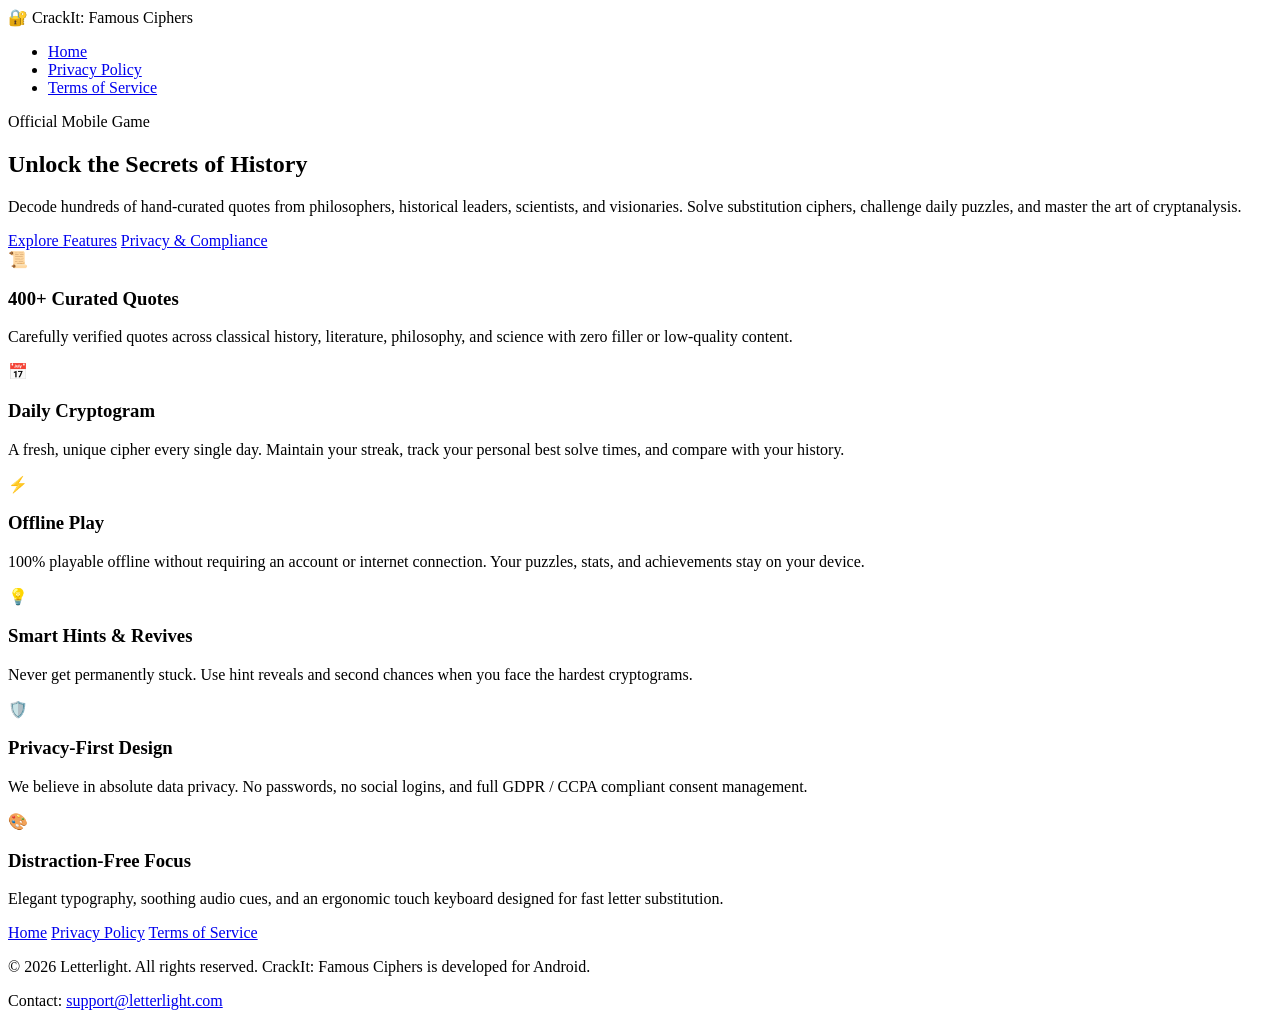
==== index.html @ eb5c7558 "Deploy index.html" ====
<!DOCTYPE html>
<html lang="en">
<head>
  <meta charset="UTF-8">
  <meta name="viewport" content="width=device-width, initial-scale=1.0">
  <title>CrackIt: Famous Ciphers - Decrypt Historical Quotes</title>
  <meta name="description" content="Decode famous historical quotes, decrypt ancient ciphers, and sharpen your intellect with CrackIt: Famous Ciphers for Android.">
  <link rel="stylesheet" href="style.css">
</head>
<body>
  <header>
    <div class="nav-container">
      <div class="brand">
        <span>🔐</span> CrackIt: Famous Ciphers
      </div>
      <nav>
        <ul>
          <li><a href="index.html" class="active">Home</a></li>
          <li><a href="privacy.html">Privacy Policy</a></li>
          <li><a href="terms.html">Terms of Service</a></li>
        </ul>
      </nav>
    </div>
  </header>

  <main>
    <section class="hero">
      <div class="badge">Official Mobile Game</div>
      <h1>Unlock the Secrets of History</h1>
      <p>
        Decode hundreds of hand-curated quotes from philosophers, historical leaders, scientists, and visionaries. 
        Solve substitution ciphers, challenge daily puzzles, and master the art of cryptanalysis.
      </p>
      <div class="btn-group">
        <a href="#features" class="btn btn-primary">Explore Features</a>
        <a href="privacy.html" class="btn btn-secondary">Privacy & Compliance</a>
      </div>
    </section>

    <div class="container" id="features">
      <div class="features">
        <div class="feature-card">
          <div class="feature-icon">📜</div>
          <h3>400+ Curated Quotes</h3>
          <p>Carefully verified quotes across classical history, literature, philosophy, and science with zero filler or low-quality content.</p>
        </div>
        <div class="feature-card">
          <div class="feature-icon">📅</div>
          <h3>Daily Cryptogram</h3>
          <p>A fresh, unique cipher every single day. Maintain your streak, track your personal best solve times, and compare with your history.</p>
        </div>
        <div class="feature-card">
          <div class="feature-icon">⚡</div>
          <h3>Offline Play</h3>
          <p>100% playable offline without requiring an account or internet connection. Your puzzles, stats, and achievements stay on your device.</p>
        </div>
        <div class="feature-card">
          <div class="feature-icon">💡</div>
          <h3>Smart Hints & Revives</h3>
          <p>Never get permanently stuck. Use hint reveals and second chances when you face the hardest cryptograms.</p>
        </div>
        <div class="feature-card">
          <div class="feature-icon">🛡️</div>
          <h3>Privacy-First Design</h3>
          <p>We believe in absolute data privacy. No passwords, no social logins, and full GDPR / CCPA compliant consent management.</p>
        </div>
        <div class="feature-card">
          <div class="feature-icon">🎨</div>
          <h3>Distraction-Free Focus</h3>
          <p>Elegant typography, soothing audio cues, and an ergonomic touch keyboard designed for fast letter substitution.</p>
        </div>
      </div>
    </div>
  </main>

  <footer>
    <div class="footer-content">
      <div class="footer-links">
        <a href="index.html">Home</a>
        <a href="privacy.html">Privacy Policy</a>
        <a href="terms.html">Terms of Service</a>
      </div>
      <p>&copy; 2026 Letterlight. All rights reserved. CrackIt: Famous Ciphers is developed for Android.</p>
      <p>Contact: <a href="mailto:support@letterlight.com">support@letterlight.com</a></p>
    </div>
  </footer>
</body>
</html>
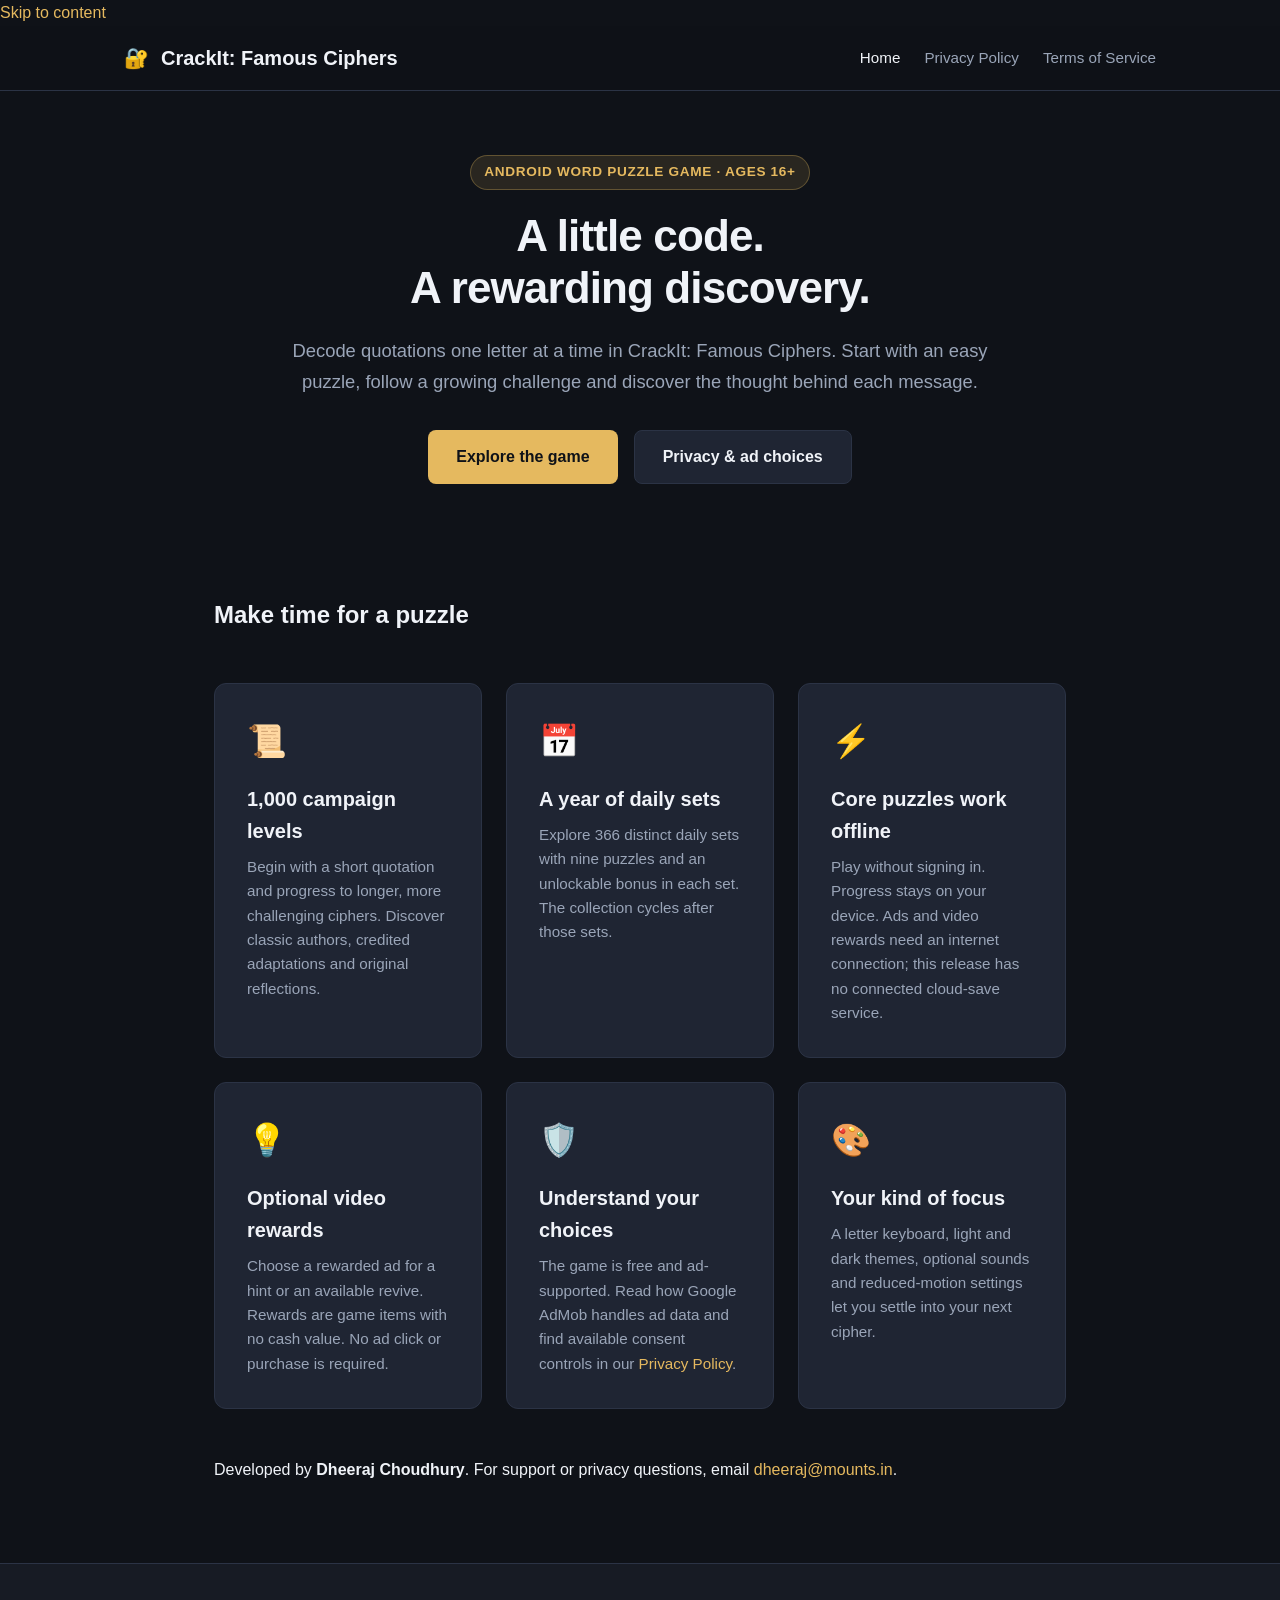
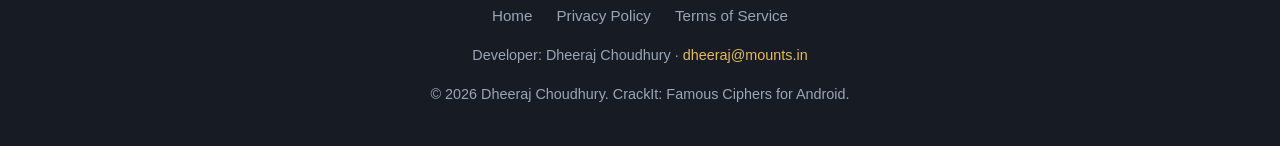
==== commit 406d1b47: "Deploy index.html" ====
--- a/index.html
+++ b/index.html
@@ -1,88 +1,133 @@
-<!DOCTYPE html>
+<!doctype html>
 <html lang="en">
-<head>
-  <meta charset="UTF-8">
-  <meta name="viewport" content="width=device-width, initial-scale=1.0">
-  <title>CrackIt: Famous Ciphers - Decrypt Historical Quotes</title>
-  <meta name="description" content="Decode famous historical quotes, decrypt ancient ciphers, and sharpen your intellect with CrackIt: Famous Ciphers for Android.">
-  <link rel="stylesheet" href="style.css">
-</head>
-<body>
-  <header>
-    <div class="nav-container">
-      <div class="brand">
-        <span>🔐</span> CrackIt: Famous Ciphers
+  <head>
+    <meta charset="UTF-8" />
+    <meta name="viewport" content="width=device-width, initial-scale=1.0" />
+    <meta
+      name="description"
+      content="Decode quotations in 1,000 campaign levels, explore daily puzzle sets and play offline in CrackIt: Famous Ciphers by Dheeraj Choudhury."
+    />
+    <meta name="author" content="Dheeraj Choudhury" />
+    <title>CrackIt: Famous Ciphers - Quote Puzzles for Android</title>
+    <link
+      rel="canonical"
+      href="https://dheeraj0908.github.io/crackit-ciphers-legal/"
+    />
+    <link rel="stylesheet" href="style.css" />
+  </head>
+  <body>
+    <a class="skip-link" href="#main">Skip to content</a>
+    <header>
+      <div class="nav-container">
+        <div class="brand">
+          <span aria-hidden="true">🔐</span> CrackIt: Famous Ciphers
+        </div>
+        <nav aria-label="Main navigation">
+          <ul>
+            <li>
+              <a href="index.html" class="active" aria-current="page">Home</a>
+            </li>
+            <li><a href="privacy.html">Privacy Policy</a></li>
+            <li><a href="terms.html">Terms of Service</a></li>
+          </ul>
+        </nav>
       </div>
-      <nav>
-        <ul>
-          <li><a href="index.html" class="active">Home</a></li>
-          <li><a href="privacy.html">Privacy Policy</a></li>
-          <li><a href="terms.html">Terms of Service</a></li>
-        </ul>
-      </nav>
-    </div>
-  </header>
-
-  <main>
-    <section class="hero">
-      <div class="badge">Official Mobile Game</div>
-      <h1>Unlock the Secrets of History</h1>
-      <p>
-        Decode hundreds of hand-curated quotes from philosophers, historical leaders, scientists, and visionaries. 
-        Solve substitution ciphers, challenge daily puzzles, and master the art of cryptanalysis.
-      </p>
-      <div class="btn-group">
-        <a href="#features" class="btn btn-primary">Explore Features</a>
-        <a href="privacy.html" class="btn btn-secondary">Privacy & Compliance</a>
+    </header>
+    <main id="main">
+      <section class="hero" aria-labelledby="hero-title">
+        <div class="badge">Android word puzzle game · Ages 16+</div>
+        <h1 id="hero-title">A little code.<br />A rewarding discovery.</h1>
+        <p>
+          Decode quotations one letter at a time in CrackIt: Famous Ciphers.
+          Start with an easy puzzle, follow a growing challenge and discover the
+          thought behind each message.
+        </p>
+        <div class="btn-group">
+          <a href="#features" class="btn btn-primary">Explore the game</a>
+          <a href="privacy.html" class="btn btn-secondary"
+            >Privacy &amp; ad choices</a
+          >
+        </div>
+      </section>
+      <section class="container" id="features" aria-labelledby="features-title">
+        <h2 id="features-title">Make time for a puzzle</h2>
+        <div class="features">
+          <div class="feature-card">
+            <div class="feature-icon" aria-hidden="true">📜</div>
+            <h3>1,000 campaign levels</h3>
+            <p>
+              Begin with a short quotation and progress to longer, more
+              challenging ciphers. Discover classic authors, credited
+              adaptations and original reflections.
+            </p>
+          </div>
+          <div class="feature-card">
+            <div class="feature-icon" aria-hidden="true">📅</div>
+            <h3>A year of daily sets</h3>
+            <p>
+              Explore 366 distinct daily sets with nine puzzles and an
+              unlockable bonus in each set. The collection cycles after those
+              sets.
+            </p>
+          </div>
+          <div class="feature-card">
+            <div class="feature-icon" aria-hidden="true">⚡</div>
+            <h3>Core puzzles work offline</h3>
+            <p>
+              Play without signing in. Progress stays on your device. Ads and
+              video rewards need an internet connection; this release has no
+              connected cloud-save service.
+            </p>
+          </div>
+          <div class="feature-card">
+            <div class="feature-icon" aria-hidden="true">💡</div>
+            <h3>Optional video rewards</h3>
+            <p>
+              Choose a rewarded ad for a hint or an available revive. Rewards
+              are game items with no cash value. No ad click or purchase is
+              required.
+            </p>
+          </div>
+          <div class="feature-card">
+            <div class="feature-icon" aria-hidden="true">🛡️</div>
+            <h3>Understand your choices</h3>
+            <p>
+              The game is free and ad-supported. Read how Google AdMob handles
+              ad data and find available consent controls in our
+              <a href="privacy.html#choices">Privacy Policy</a>.
+            </p>
+          </div>
+          <div class="feature-card">
+            <div class="feature-icon" aria-hidden="true">🎨</div>
+            <h3>Your kind of focus</h3>
+            <p>
+              A letter keyboard, light and dark themes, optional sounds and
+              reduced-motion settings let you settle into your next cipher.
+            </p>
+          </div>
+        </div>
+        <p class="site-note">
+          Developed by <strong>Dheeraj Choudhury</strong>. For support or
+          privacy questions, email
+          <a href="mailto:dheeraj@mounts.in">dheeraj@mounts.in</a>.
+        </p>
+      </section>
+    </main>
+    <footer>
+      <div class="footer-content">
+        <nav class="footer-links" aria-label="Footer navigation">
+          <a href="index.html">Home</a>
+          <a href="privacy.html">Privacy Policy</a>
+          <a href="terms.html">Terms of Service</a>
+        </nav>
+        <p>
+          Developer: Dheeraj Choudhury ·
+          <a href="mailto:dheeraj@mounts.in">dheeraj@mounts.in</a>
+        </p>
+        <p>
+          &copy; 2026 Dheeraj Choudhury. CrackIt: Famous Ciphers for Android.
+        </p>
       </div>
-    </section>
-
-    <div class="container" id="features">
-      <div class="features">
-        <div class="feature-card">
-          <div class="feature-icon">📜</div>
-          <h3>400+ Curated Quotes</h3>
-          <p>Carefully verified quotes across classical history, literature, philosophy, and science with zero filler or low-quality content.</p>
-        </div>
-        <div class="feature-card">
-          <div class="feature-icon">📅</div>
-          <h3>Daily Cryptogram</h3>
-          <p>A fresh, unique cipher every single day. Maintain your streak, track your personal best solve times, and compare with your history.</p>
-        </div>
-        <div class="feature-card">
-          <div class="feature-icon">⚡</div>
-          <h3>Offline Play</h3>
-          <p>100% playable offline without requiring an account or internet connection. Your puzzles, stats, and achievements stay on your device.</p>
-        </div>
-        <div class="feature-card">
-          <div class="feature-icon">💡</div>
-          <h3>Smart Hints & Revives</h3>
-          <p>Never get permanently stuck. Use hint reveals and second chances when you face the hardest cryptograms.</p>
-        </div>
-        <div class="feature-card">
-          <div class="feature-icon">🛡️</div>
-          <h3>Privacy-First Design</h3>
-          <p>We believe in absolute data privacy. No passwords, no social logins, and full GDPR / CCPA compliant consent management.</p>
-        </div>
-        <div class="feature-card">
-          <div class="feature-icon">🎨</div>
-          <h3>Distraction-Free Focus</h3>
-          <p>Elegant typography, soothing audio cues, and an ergonomic touch keyboard designed for fast letter substitution.</p>
-        </div>
-      </div>
-    </div>
-  </main>
-
-  <footer>
-    <div class="footer-content">
-      <div class="footer-links">
-        <a href="index.html">Home</a>
-        <a href="privacy.html">Privacy Policy</a>
-        <a href="terms.html">Terms of Service</a>
-      </div>
-      <p>&copy; 2026 Letterlight. All rights reserved. CrackIt: Famous Ciphers is developed for Android.</p>
-      <p>Contact: <a href="mailto:support@letterlight.com">support@letterlight.com</a></p>
-    </div>
-  </footer>
-</body>
+    </footer>
+  </body>
 </html>
--- a/style.css
+++ b/style.css
@@ -0,0 +1,292 @@
+:root {
+  --bg-primary: #0f1218;
+  --bg-secondary: #171b24;
+  --bg-card: #1f2533;
+  --accent-gold: #e5b95f;
+  --accent-gold-hover: #f3ce7b;
+  --text-main: #f0f3f8;
+  --text-muted: #9aa5b8;
+  --border-color: #2b3345;
+  --font-family: -apple-system, BlinkMacSystemFont, "Segoe UI", Roboto, Helvetica, Arial, sans-serif;
+}
+
+* {
+  box-sizing: border-box;
+  margin: 0;
+  padding: 0;
+}
+
+body {
+  background-color: var(--bg-primary);
+  color: var(--text-main);
+  font-family: var(--font-family);
+  line-height: 1.6;
+  -webkit-font-smoothing: antialiased;
+}
+
+a {
+  color: var(--accent-gold);
+  text-decoration: none;
+  transition: color 0.2s ease;
+}
+
+a:hover {
+  color: var(--accent-gold-hover);
+  text-decoration: underline;
+}
+
+/* Header & Nav */
+header {
+  background-color: rgba(15, 18, 24, 0.9);
+  backdrop-filter: blur(10px);
+  position: sticky;
+  top: 0;
+  z-index: 100;
+  border-bottom: 1px solid var(--border-color);
+}
+
+.nav-container {
+  max-width: 1080px;
+  margin: 0 auto;
+  display: flex;
+  align-items: center;
+  justify-content: space-between;
+  padding: 1rem 1.5rem;
+}
+
+.brand {
+  display: flex;
+  align-items: center;
+  gap: 0.75rem;
+  font-weight: 700;
+  font-size: 1.25rem;
+  color: var(--text-main);
+}
+
+.brand span {
+  color: var(--accent-gold);
+}
+
+nav ul {
+  list-style: none;
+  display: flex;
+  gap: 1.5rem;
+}
+
+nav a {
+  color: var(--text-muted);
+  font-size: 0.95rem;
+  font-weight: 500;
+}
+
+nav a:hover, nav a.active {
+  color: var(--text-main);
+  text-decoration: none;
+}
+
+/* Container */
+.container {
+  max-width: 900px;
+  margin: 0 auto;
+  padding: 3rem 1.5rem 5rem;
+}
+
+/* Hero Section */
+.hero {
+  text-align: center;
+  padding: 4rem 1.5rem;
+  max-width: 800px;
+  margin: 0 auto;
+}
+
+.badge {
+  display: inline-block;
+  background-color: rgba(229, 185, 95, 0.12);
+  color: var(--accent-gold);
+  padding: 0.35rem 0.85rem;
+  border-radius: 999px;
+  font-size: 0.85rem;
+  font-weight: 600;
+  letter-spacing: 0.05em;
+  text-transform: uppercase;
+  margin-bottom: 1.25rem;
+  border: 1px solid rgba(229, 185, 95, 0.3);
+}
+
+.hero h1 {
+  font-size: 2.75rem;
+  font-weight: 800;
+  line-height: 1.2;
+  margin-bottom: 1.25rem;
+  letter-spacing: -0.02em;
+}
+
+.hero p {
+  font-size: 1.15rem;
+  color: var(--text-muted);
+  margin-bottom: 2rem;
+  line-height: 1.7;
+}
+
+.btn-group {
+  display: flex;
+  gap: 1rem;
+  justify-content: center;
+  flex-wrap: wrap;
+}
+
+.btn {
+  display: inline-flex;
+  align-items: center;
+  gap: 0.5rem;
+  padding: 0.85rem 1.75rem;
+  border-radius: 8px;
+  font-weight: 600;
+  font-size: 1rem;
+  text-decoration: none !important;
+  transition: all 0.2s ease;
+}
+
+.btn-primary {
+  background-color: var(--accent-gold);
+  color: #0f1218;
+}
+
+.btn-primary:hover {
+  background-color: var(--accent-gold-hover);
+  transform: translateY(-1px);
+}
+
+.btn-secondary {
+  background-color: var(--bg-card);
+  color: var(--text-main);
+  border: 1px solid var(--border-color);
+}
+
+.btn-secondary:hover {
+  background-color: #272e3f;
+  color: #fff;
+}
+
+/* Feature Grid */
+.features {
+  display: grid;
+  grid-template-columns: repeat(auto-fit, minmax(260px, 1fr));
+  gap: 1.5rem;
+  margin: 3rem 0;
+}
+
+.feature-card {
+  background-color: var(--bg-card);
+  border: 1px solid var(--border-color);
+  border-radius: 12px;
+  padding: 2rem;
+  transition: transform 0.2s ease, border-color 0.2s ease;
+}
+
+.feature-card:hover {
+  transform: translateY(-2px);
+  border-color: rgba(229, 185, 95, 0.4);
+}
+
+.feature-icon {
+  font-size: 2rem;
+  margin-bottom: 1rem;
+}
+
+.feature-card h3 {
+  font-size: 1.25rem;
+  margin-bottom: 0.5rem;
+  color: var(--text-main);
+}
+
+.feature-card p {
+  color: var(--text-muted);
+  font-size: 0.95rem;
+  line-height: 1.6;
+}
+
+/* Legal Documents */
+.legal-card {
+  background-color: var(--bg-card);
+  border: 1px solid var(--border-color);
+  border-radius: 12px;
+  padding: 2.5rem;
+  margin-top: 1.5rem;
+}
+
+.legal-header {
+  margin-bottom: 2rem;
+  border-bottom: 1px solid var(--border-color);
+  padding-bottom: 1.5rem;
+}
+
+.legal-header h1 {
+  font-size: 2.2rem;
+  margin-bottom: 0.5rem;
+}
+
+.last-updated {
+  color: var(--text-muted);
+  font-size: 0.9rem;
+}
+
+.legal-content h2 {
+  font-size: 1.35rem;
+  margin-top: 2rem;
+  margin-bottom: 0.75rem;
+  color: var(--accent-gold);
+}
+
+.legal-content h3 {
+  font-size: 1.1rem;
+  margin-top: 1.25rem;
+  margin-bottom: 0.5rem;
+  color: var(--text-main);
+}
+
+.legal-content p, .legal-content ul {
+  color: #c9d2df;
+  margin-bottom: 1rem;
+  font-size: 1rem;
+  line-height: 1.7;
+}
+
+.legal-content ul {
+  padding-left: 1.5rem;
+}
+
+.legal-content li {
+  margin-bottom: 0.35rem;
+}
+
+/* Footer */
+footer {
+  border-top: 1px solid var(--border-color);
+  background-color: var(--bg-secondary);
+  padding: 2.5rem 1.5rem;
+  margin-top: auto;
+}
+
+.footer-content {
+  max-width: 1080px;
+  margin: 0 auto;
+  display: flex;
+  flex-direction: column;
+  align-items: center;
+  gap: 1rem;
+  text-align: center;
+  color: var(--text-muted);
+  font-size: 0.9rem;
+}
+
+.footer-links {
+  display: flex;
+  gap: 1.5rem;
+}
+
+@media (max-width: 640px) {
+  .hero h1 { font-size: 2rem; }
+  .legal-card { padding: 1.5rem; }
+  .nav-container { flex-direction: column; gap: 0.75rem; }
+}
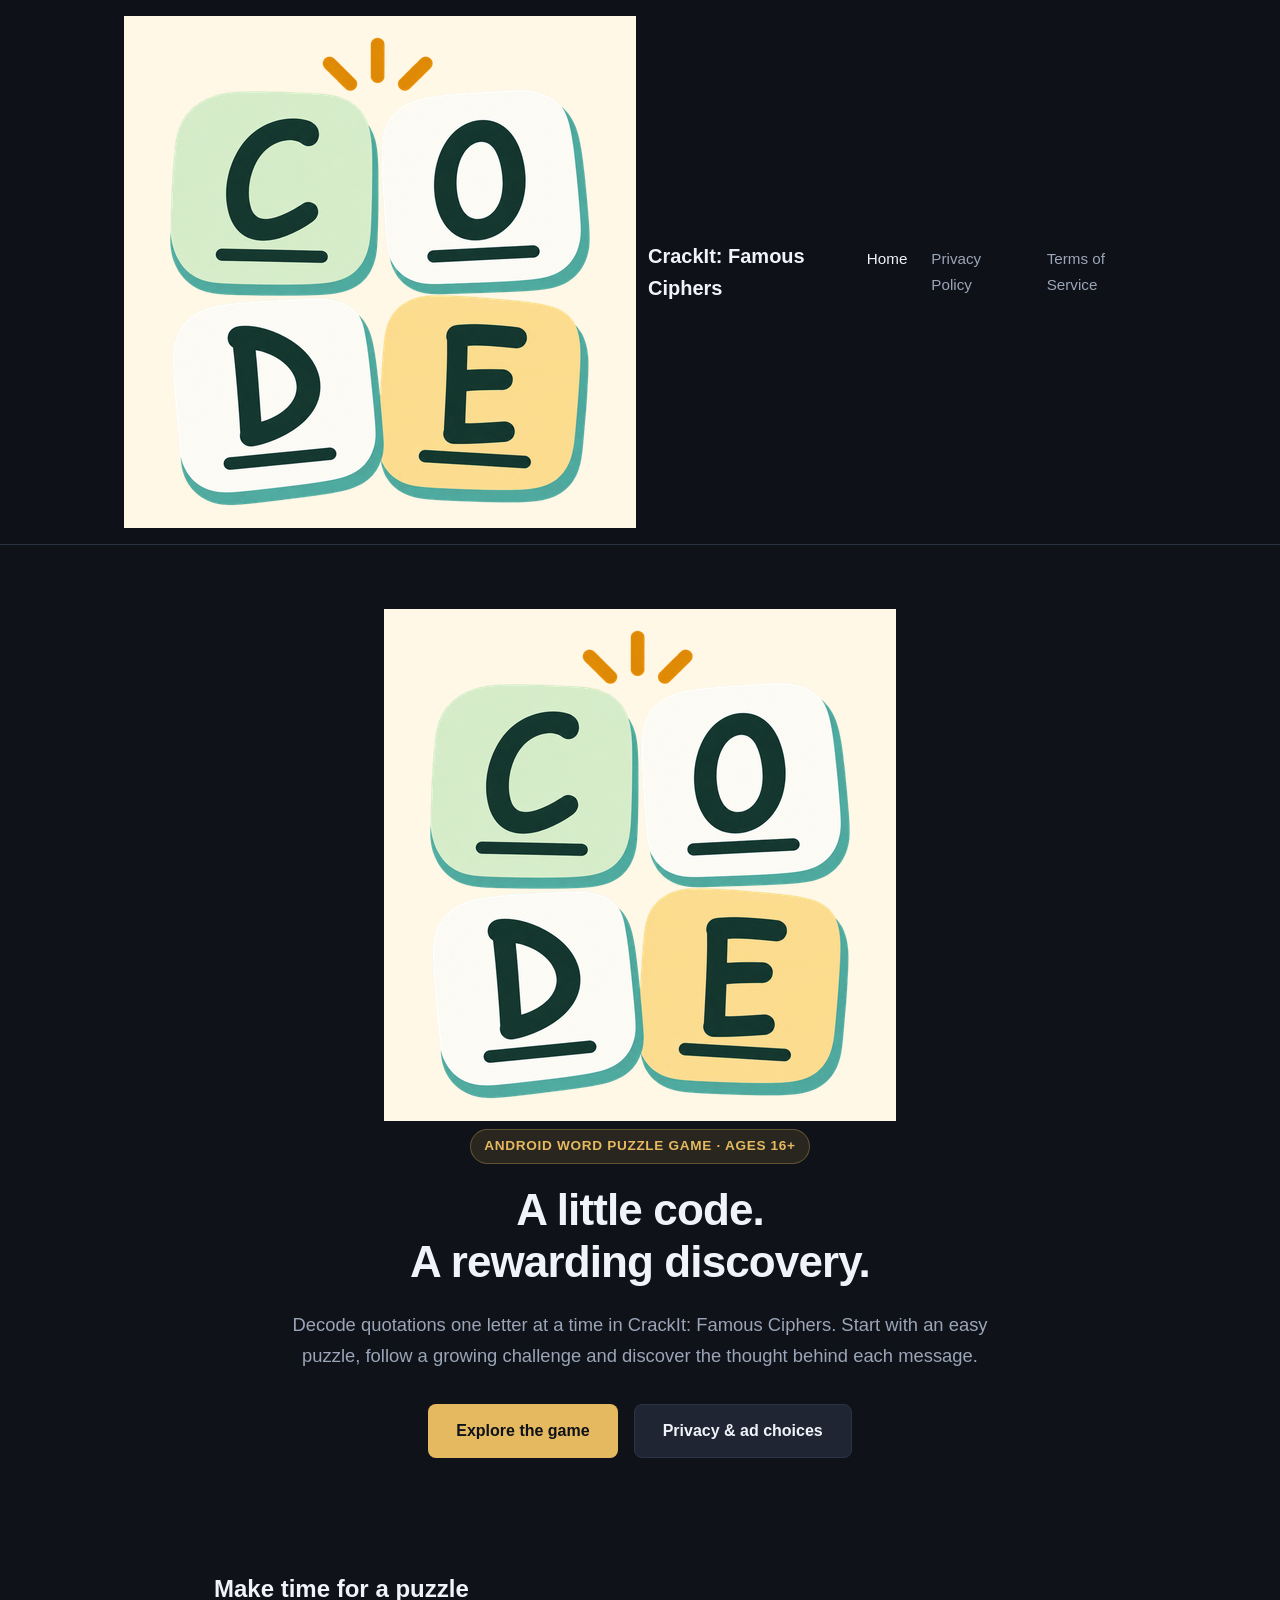
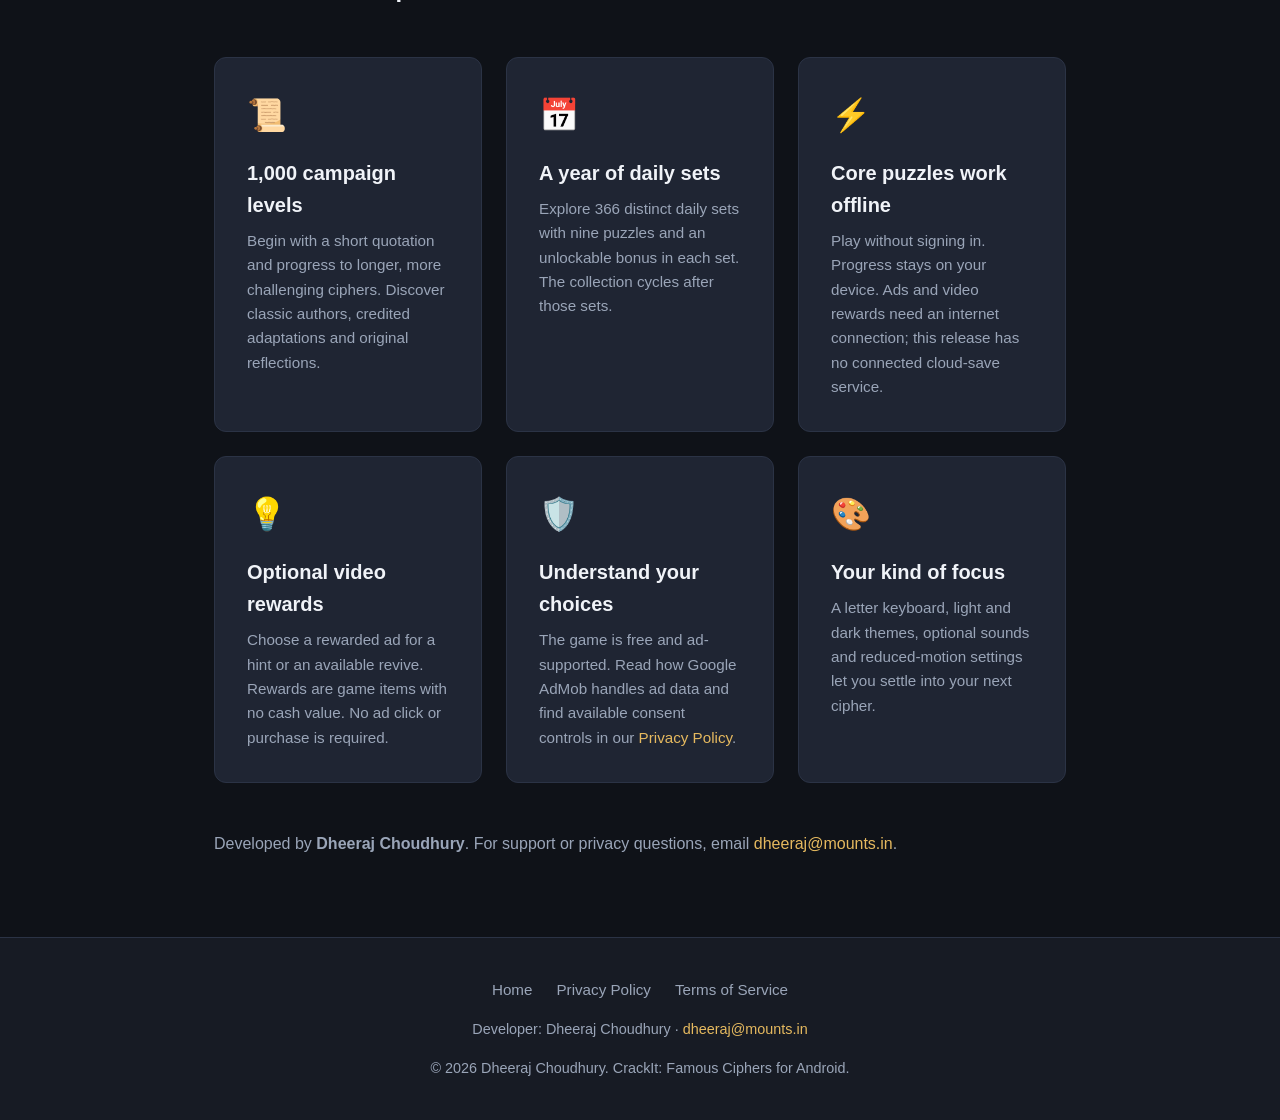
==== commit 31940d69: "Deploy index.html" ====
--- a/index.html
+++ b/index.html
@@ -13,6 +13,8 @@
       rel="canonical"
       href="https://dheeraj0908.github.io/crackit-ciphers-legal/"
     />
+    <link rel="icon" type="image/png" href="app-icon.png" />
+    <link rel="apple-touch-icon" href="app-icon.png" />
     <link rel="stylesheet" href="style.css" />
   </head>
   <body>
@@ -20,7 +22,7 @@
     <header>
       <div class="nav-container">
         <div class="brand">
-          <span aria-hidden="true">🔐</span> CrackIt: Famous Ciphers
+          <img src="app-icon.png" alt="" class="brand-icon" /> CrackIt: Famous Ciphers
         </div>
         <nav aria-label="Main navigation">
           <ul>
@@ -35,6 +37,7 @@
     </header>
     <main id="main">
       <section class="hero" aria-labelledby="hero-title">
+        <img src="app-icon.png" alt="CrackIt: Famous Ciphers Game Icon" class="hero-icon" />
         <div class="badge">Android word puzzle game · Ages 16+</div>
         <h1 id="hero-title">A little code.<br />A rewarding discovery.</h1>
         <p>
--- a/style.css
+++ b/style.css
@@ -7,7 +7,9 @@
   --text-main: #f0f3f8;
   --text-muted: #9aa5b8;
   --border-color: #2b3345;
-  --font-family: -apple-system, BlinkMacSystemFont, "Segoe UI", Roboto, Helvetica, Arial, sans-serif;
+  --font-family:
+    -apple-system, BlinkMacSystemFont, "Segoe UI", Roboto, Helvetica, Arial,
+    sans-serif;
 }
 
 * {
@@ -33,6 +35,49 @@
 a:hover {
   color: var(--accent-gold-hover);
   text-decoration: underline;
+}
+
+a:focus-visible {
+  outline: 2px solid var(--accent-gold);
+  outline-offset: 4px;
+}
+
+.skip-link {
+  position: absolute;
+  left: 1rem;
+  top: -5rem;
+  z-index: 200;
+  background: var(--bg-card);
+  padding: 0.75rem 1rem;
+}
+
+.skip-link:focus {
+  top: 1rem;
+}
+
+.legal-content a,
+.legal-content code,
+.site-note a,
+footer a {
+  overflow-wrap: anywhere;
+}
+
+.policy-links {
+  display: flex;
+  flex-wrap: wrap;
+  gap: 0.65rem 1.25rem;
+  margin: 1.5rem 0;
+  padding: 1rem;
+  border: 1px solid var(--border-color);
+  border-radius: 8px;
+}
+
+.site-note {
+  color: var(--text-muted);
+}
+
+[id] {
+  scroll-margin-top: 6rem;
 }
 
 /* Header & Nav */
@@ -79,7 +124,8 @@
   font-weight: 500;
 }
 
-nav a:hover, nav a.active {
+nav a:hover,
+nav a.active {
   color: var(--text-main);
   text-decoration: none;
 }
@@ -171,7 +217,7 @@
 /* Feature Grid */
 .features {
   display: grid;
-  grid-template-columns: repeat(auto-fit, minmax(260px, 1fr));
+  grid-template-columns: repeat(auto-fit, minmax(min(100%, 260px), 1fr));
   gap: 1.5rem;
   margin: 3rem 0;
 }
@@ -181,7 +227,9 @@
   border: 1px solid var(--border-color);
   border-radius: 12px;
   padding: 2rem;
-  transition: transform 0.2s ease, border-color 0.2s ease;
+  transition:
+    transform 0.2s ease,
+    border-color 0.2s ease;
 }
 
 .feature-card:hover {
@@ -245,7 +293,8 @@
   color: var(--text-main);
 }
 
-.legal-content p, .legal-content ul {
+.legal-content p,
+.legal-content ul {
   color: #c9d2df;
   margin-bottom: 1rem;
   font-size: 1rem;
@@ -282,11 +331,23 @@
 
 .footer-links {
   display: flex;
+  justify-content: center;
+  flex-wrap: wrap;
   gap: 1.5rem;
 }
 
 @media (max-width: 640px) {
-  .hero h1 { font-size: 2rem; }
-  .legal-card { padding: 1.5rem; }
-  .nav-container { flex-direction: column; gap: 0.75rem; }
-}
+  .hero h1 {
+    font-size: 2rem;
+  }
+  .legal-card {
+    padding: 1.5rem;
+  }
+  .nav-container {
+    flex-direction: column;
+    gap: 0.75rem;
+  }
+  [id] {
+    scroll-margin-top: 11rem;
+  }
+}
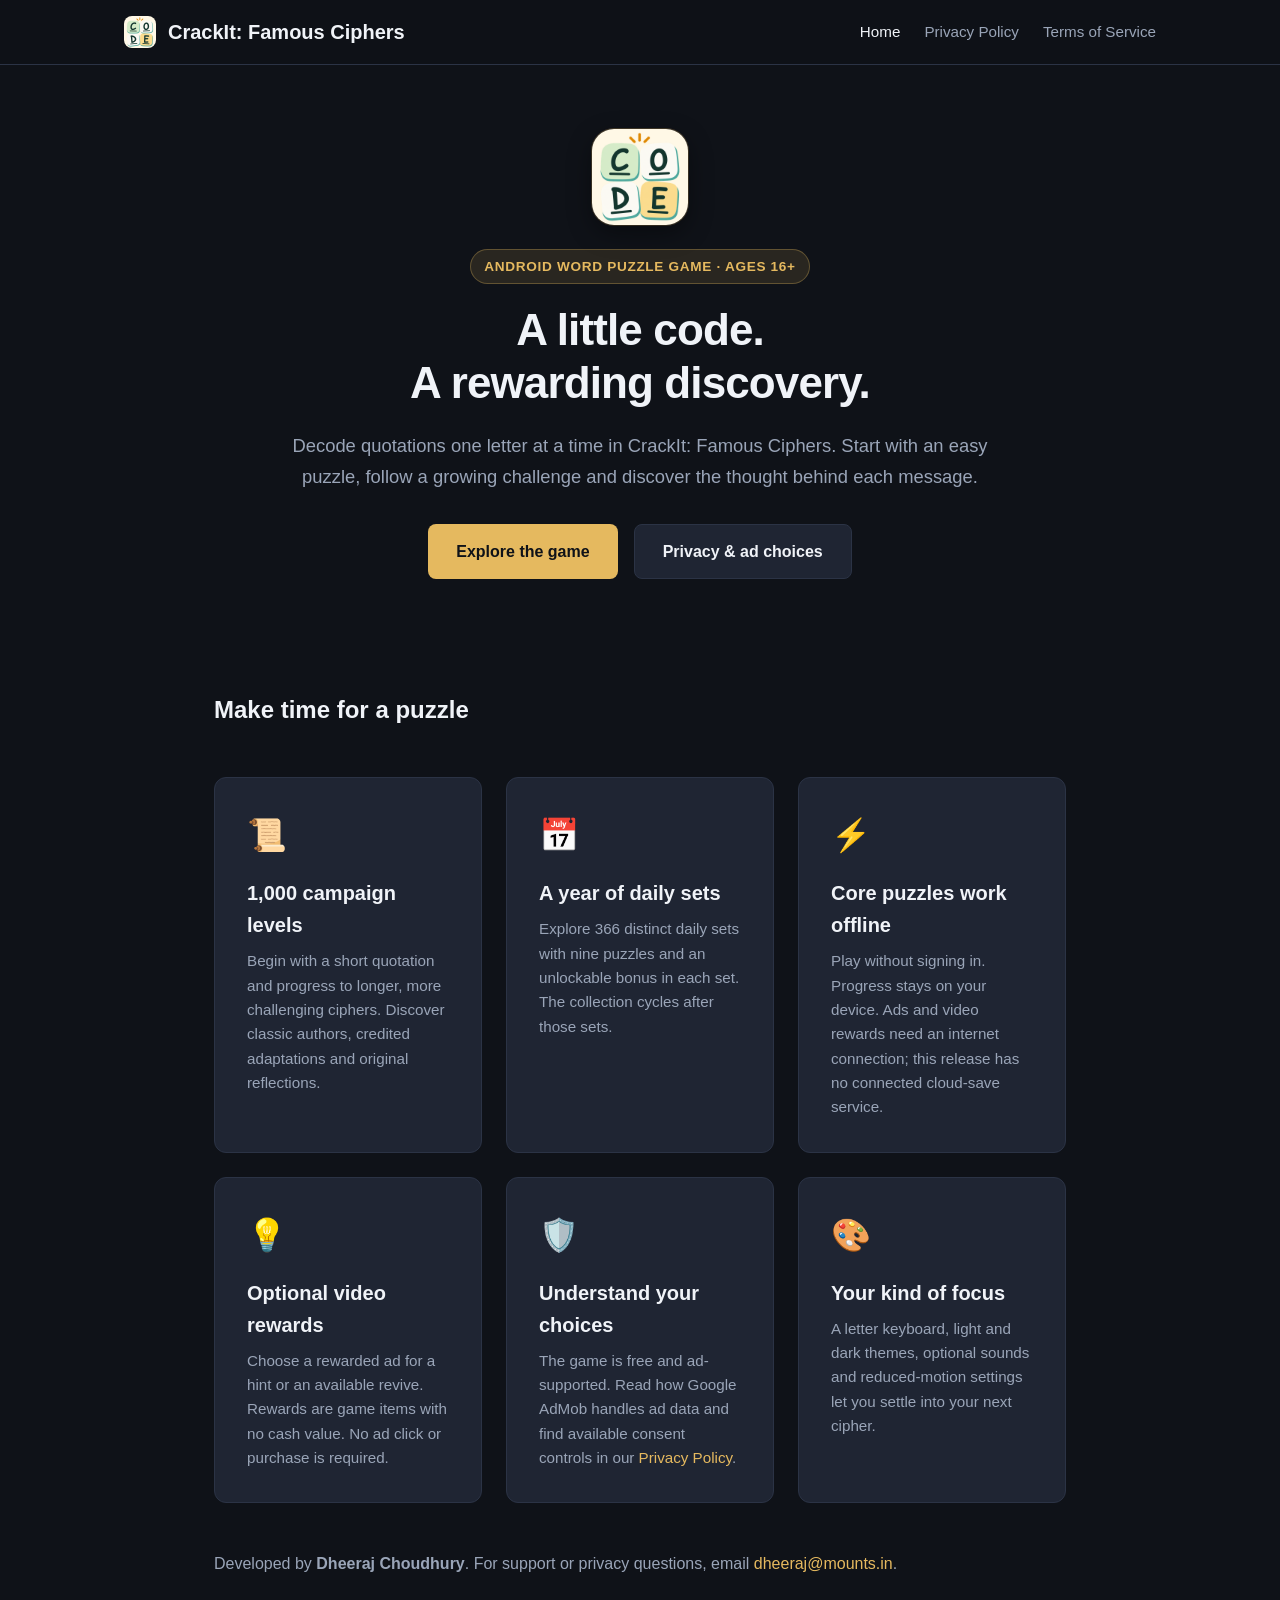
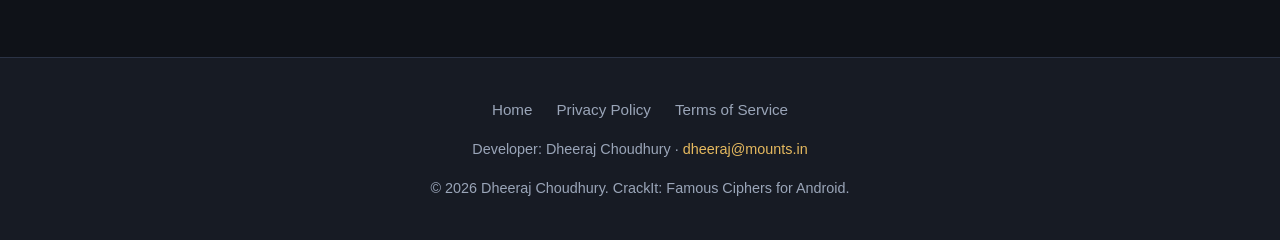
==== commit bd96ea36: "Deploy index.html" ====
--- a/index.html
+++ b/index.html
@@ -9,10 +9,7 @@
     />
     <meta name="author" content="Dheeraj Choudhury" />
     <title>CrackIt: Famous Ciphers - Quote Puzzles for Android</title>
-    <link
-      rel="canonical"
-      href="https://dheeraj0908.github.io/crackit-ciphers-legal/"
-    />
+    <link rel="canonical" href="https://crackit.mounts.in/" />
     <link rel="icon" type="image/png" href="app-icon.png" />
     <link rel="apple-touch-icon" href="app-icon.png" />
     <link rel="stylesheet" href="style.css" />
--- a/style.css
+++ b/style.css
@@ -110,6 +110,25 @@
 
 .brand span {
   color: var(--accent-gold);
+}
+
+.brand-icon {
+  width: 32px;
+  height: 32px;
+  border-radius: 8px;
+  object-fit: cover;
+  display: inline-block;
+  vertical-align: middle;
+}
+
+.hero-icon {
+  width: 96px;
+  height: 96px;
+  border-radius: 22px;
+  object-fit: cover;
+  display: block;
+  margin: 0 auto 1.5rem auto;
+  box-shadow: 0 8px 24px rgba(0, 0, 0, 0.4), 0 0 0 1px rgba(229, 185, 95, 0.25);
 }
 
 nav ul {
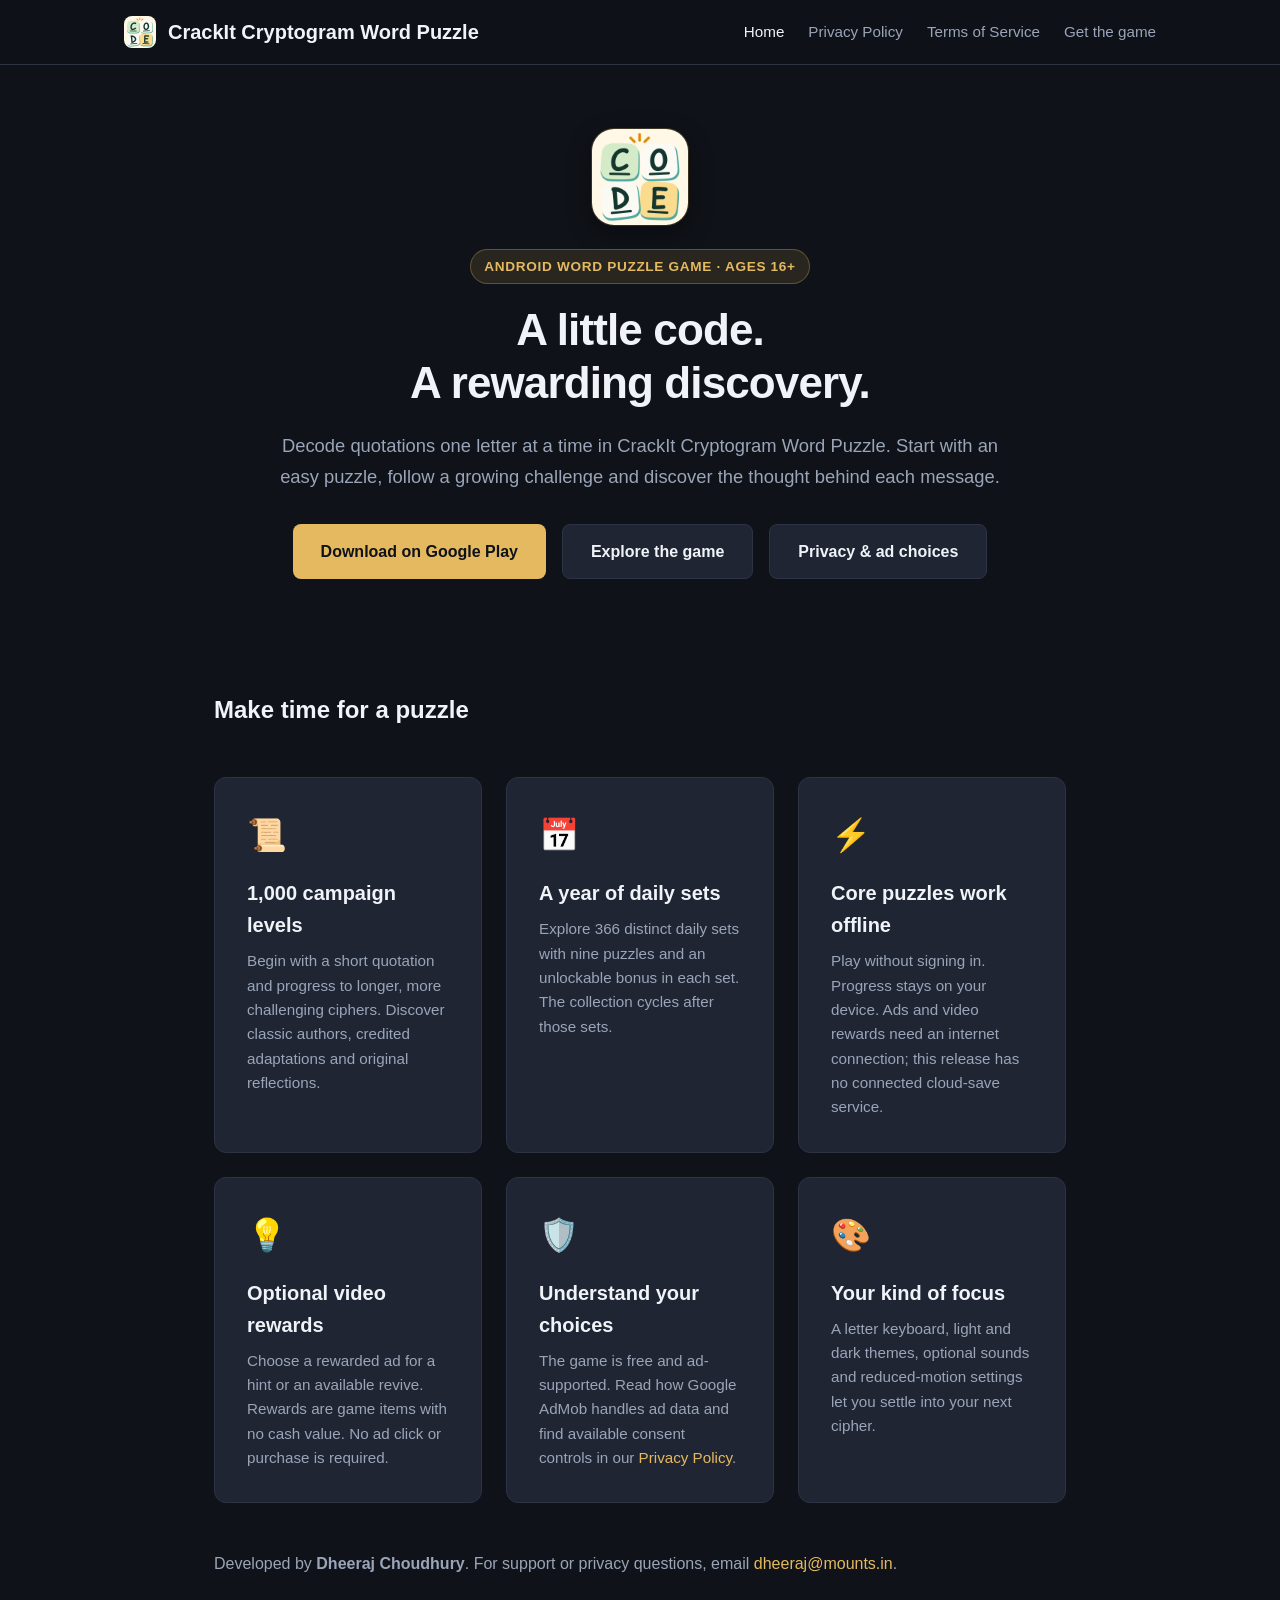
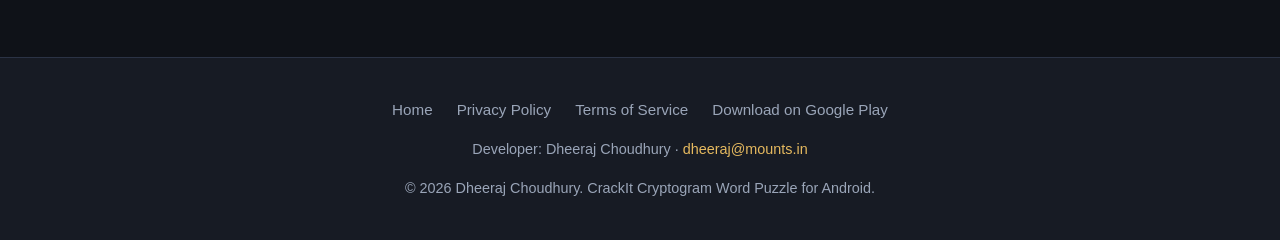
==== commit b883172b: "Deploy index.html" ====
--- a/index.html
+++ b/index.html
@@ -1,133 +1,160 @@
-<!doctype html>
-<html lang="en">
-  <head>
-    <meta charset="UTF-8" />
-    <meta name="viewport" content="width=device-width, initial-scale=1.0" />
-    <meta
-      name="description"
-      content="Decode quotations in 1,000 campaign levels, explore daily puzzle sets and play offline in CrackIt: Famous Ciphers by Dheeraj Choudhury."
-    />
-    <meta name="author" content="Dheeraj Choudhury" />
-    <title>CrackIt: Famous Ciphers - Quote Puzzles for Android</title>
-    <link rel="canonical" href="https://crackit.mounts.in/" />
-    <link rel="icon" type="image/png" href="app-icon.png" />
-    <link rel="apple-touch-icon" href="app-icon.png" />
-    <link rel="stylesheet" href="style.css" />
-  </head>
-  <body>
-    <a class="skip-link" href="#main">Skip to content</a>
-    <header>
-      <div class="nav-container">
-        <div class="brand">
-          <img src="app-icon.png" alt="" class="brand-icon" /> CrackIt: Famous Ciphers
-        </div>
-        <nav aria-label="Main navigation">
-          <ul>
-            <li>
-              <a href="index.html" class="active" aria-current="page">Home</a>
-            </li>
-            <li><a href="privacy.html">Privacy Policy</a></li>
-            <li><a href="terms.html">Terms of Service</a></li>
-          </ul>
-        </nav>
-      </div>
-    </header>
-    <main id="main">
-      <section class="hero" aria-labelledby="hero-title">
-        <img src="app-icon.png" alt="CrackIt: Famous Ciphers Game Icon" class="hero-icon" />
-        <div class="badge">Android word puzzle game · Ages 16+</div>
-        <h1 id="hero-title">A little code.<br />A rewarding discovery.</h1>
-        <p>
-          Decode quotations one letter at a time in CrackIt: Famous Ciphers.
-          Start with an easy puzzle, follow a growing challenge and discover the
-          thought behind each message.
-        </p>
-        <div class="btn-group">
-          <a href="#features" class="btn btn-primary">Explore the game</a>
-          <a href="privacy.html" class="btn btn-secondary"
-            >Privacy &amp; ad choices</a
-          >
-        </div>
-      </section>
-      <section class="container" id="features" aria-labelledby="features-title">
-        <h2 id="features-title">Make time for a puzzle</h2>
-        <div class="features">
-          <div class="feature-card">
-            <div class="feature-icon" aria-hidden="true">📜</div>
-            <h3>1,000 campaign levels</h3>
-            <p>
-              Begin with a short quotation and progress to longer, more
-              challenging ciphers. Discover classic authors, credited
-              adaptations and original reflections.
-            </p>
-          </div>
-          <div class="feature-card">
-            <div class="feature-icon" aria-hidden="true">📅</div>
-            <h3>A year of daily sets</h3>
-            <p>
-              Explore 366 distinct daily sets with nine puzzles and an
-              unlockable bonus in each set. The collection cycles after those
-              sets.
-            </p>
-          </div>
-          <div class="feature-card">
-            <div class="feature-icon" aria-hidden="true">⚡</div>
-            <h3>Core puzzles work offline</h3>
-            <p>
-              Play without signing in. Progress stays on your device. Ads and
-              video rewards need an internet connection; this release has no
-              connected cloud-save service.
-            </p>
-          </div>
-          <div class="feature-card">
-            <div class="feature-icon" aria-hidden="true">💡</div>
-            <h3>Optional video rewards</h3>
-            <p>
-              Choose a rewarded ad for a hint or an available revive. Rewards
-              are game items with no cash value. No ad click or purchase is
-              required.
-            </p>
-          </div>
-          <div class="feature-card">
-            <div class="feature-icon" aria-hidden="true">🛡️</div>
-            <h3>Understand your choices</h3>
-            <p>
-              The game is free and ad-supported. Read how Google AdMob handles
-              ad data and find available consent controls in our
-              <a href="privacy.html#choices">Privacy Policy</a>.
-            </p>
-          </div>
-          <div class="feature-card">
-            <div class="feature-icon" aria-hidden="true">🎨</div>
-            <h3>Your kind of focus</h3>
-            <p>
-              A letter keyboard, light and dark themes, optional sounds and
-              reduced-motion settings let you settle into your next cipher.
-            </p>
-          </div>
-        </div>
-        <p class="site-note">
-          Developed by <strong>Dheeraj Choudhury</strong>. For support or
-          privacy questions, email
-          <a href="mailto:dheeraj@mounts.in">dheeraj@mounts.in</a>.
-        </p>
-      </section>
-    </main>
-    <footer>
-      <div class="footer-content">
-        <nav class="footer-links" aria-label="Footer navigation">
-          <a href="index.html">Home</a>
-          <a href="privacy.html">Privacy Policy</a>
-          <a href="terms.html">Terms of Service</a>
-        </nav>
-        <p>
-          Developer: Dheeraj Choudhury ·
-          <a href="mailto:dheeraj@mounts.in">dheeraj@mounts.in</a>
-        </p>
-        <p>
-          &copy; 2026 Dheeraj Choudhury. CrackIt: Famous Ciphers for Android.
-        </p>
-      </div>
-    </footer>
-  </body>
-</html>
+<!doctype html>
+<html lang="en">
+  <head>
+    <meta charset="UTF-8" />
+    <meta name="viewport" content="width=device-width, initial-scale=1.0" />
+    <meta
+      name="description"
+      content="Decode quotations in 1,000 campaign levels, explore daily puzzle sets and play offline in CrackIt Cryptogram Word Puzzle by Dheeraj Choudhury."
+    />
+    <meta name="author" content="Dheeraj Choudhury" />
+    <title>CrackIt Cryptogram Word Puzzle - Quote Puzzles for Android</title>
+    <link rel="canonical" href="https://crackit.mounts.in/" />
+    <link rel="icon" type="image/png" href="app-icon.png" />
+    <link rel="apple-touch-icon" href="app-icon.png" />
+    <link rel="stylesheet" href="style.css" />
+  </head>
+  <body>
+    <a class="skip-link" href="#main">Skip to content</a>
+    <header>
+      <div class="nav-container">
+        <div class="brand">
+          <img src="app-icon.png" alt="" class="brand-icon" /> CrackIt
+          Cryptogram Word Puzzle
+        </div>
+        <nav aria-label="Main navigation">
+          <ul>
+            <li>
+              <a href="index.html" class="active" aria-current="page">Home</a>
+            </li>
+            <li><a href="privacy.html">Privacy Policy</a></li>
+            <li><a href="terms.html">Terms of Service</a></li>
+            <li>
+              <a
+                href="https://play.google.com/store/apps/details?id=com.letterlight.game"
+                target="_blank"
+                rel="noopener noreferrer"
+                >Get the game</a
+              >
+            </li>
+          </ul>
+        </nav>
+      </div>
+    </header>
+    <main id="main">
+      <section class="hero" aria-labelledby="hero-title">
+        <img
+          src="app-icon.png"
+          alt="CrackIt Cryptogram Word Puzzle Game Icon"
+          class="hero-icon"
+        />
+        <div class="badge">Android word puzzle game · Ages 16+</div>
+        <h1 id="hero-title">A little code.<br />A rewarding discovery.</h1>
+        <p>
+          Decode quotations one letter at a time in CrackIt Cryptogram Word
+          Puzzle. Start with an easy puzzle, follow a growing challenge and
+          discover the thought behind each message.
+        </p>
+        <div class="btn-group">
+          <a
+            href="https://play.google.com/store/apps/details?id=com.letterlight.game"
+            class="btn btn-primary"
+            target="_blank"
+            rel="noopener noreferrer"
+            >Download on Google Play</a
+          >
+          <a href="#features" class="btn btn-secondary">Explore the game</a>
+          <a href="privacy.html" class="btn btn-secondary"
+            >Privacy &amp; ad choices</a
+          >
+        </div>
+      </section>
+      <section class="container" id="features" aria-labelledby="features-title">
+        <h2 id="features-title">Make time for a puzzle</h2>
+        <div class="features">
+          <div class="feature-card">
+            <div class="feature-icon" aria-hidden="true">📜</div>
+            <h3>1,000 campaign levels</h3>
+            <p>
+              Begin with a short quotation and progress to longer, more
+              challenging ciphers. Discover classic authors, credited
+              adaptations and original reflections.
+            </p>
+          </div>
+          <div class="feature-card">
+            <div class="feature-icon" aria-hidden="true">📅</div>
+            <h3>A year of daily sets</h3>
+            <p>
+              Explore 366 distinct daily sets with nine puzzles and an
+              unlockable bonus in each set. The collection cycles after those
+              sets.
+            </p>
+          </div>
+          <div class="feature-card">
+            <div class="feature-icon" aria-hidden="true">⚡</div>
+            <h3>Core puzzles work offline</h3>
+            <p>
+              Play without signing in. Progress stays on your device. Ads and
+              video rewards need an internet connection; this release has no
+              connected cloud-save service.
+            </p>
+          </div>
+          <div class="feature-card">
+            <div class="feature-icon" aria-hidden="true">💡</div>
+            <h3>Optional video rewards</h3>
+            <p>
+              Choose a rewarded ad for a hint or an available revive. Rewards
+              are game items with no cash value. No ad click or purchase is
+              required.
+            </p>
+          </div>
+          <div class="feature-card">
+            <div class="feature-icon" aria-hidden="true">🛡️</div>
+            <h3>Understand your choices</h3>
+            <p>
+              The game is free and ad-supported. Read how Google AdMob handles
+              ad data and find available consent controls in our
+              <a href="privacy.html#choices">Privacy Policy</a>.
+            </p>
+          </div>
+          <div class="feature-card">
+            <div class="feature-icon" aria-hidden="true">🎨</div>
+            <h3>Your kind of focus</h3>
+            <p>
+              A letter keyboard, light and dark themes, optional sounds and
+              reduced-motion settings let you settle into your next cipher.
+            </p>
+          </div>
+        </div>
+        <p class="site-note">
+          Developed by <strong>Dheeraj Choudhury</strong>. For support or
+          privacy questions, email
+          <a href="mailto:dheeraj@mounts.in">dheeraj@mounts.in</a>.
+        </p>
+      </section>
+    </main>
+    <footer>
+      <div class="footer-content">
+        <nav class="footer-links" aria-label="Footer navigation">
+          <a href="index.html">Home</a>
+          <a href="privacy.html">Privacy Policy</a>
+          <a href="terms.html">Terms of Service</a>
+          <a
+            href="https://play.google.com/store/apps/details?id=com.letterlight.game"
+            target="_blank"
+            rel="noopener noreferrer"
+            >Download on Google Play</a
+          >
+        </nav>
+        <p>
+          Developer: Dheeraj Choudhury ·
+          <a href="mailto:dheeraj@mounts.in">dheeraj@mounts.in</a>
+        </p>
+        <p>
+          &copy; 2026 Dheeraj Choudhury. CrackIt Cryptogram Word Puzzle for
+          Android.
+        </p>
+      </div>
+    </footer>
+  </body>
+</html>
